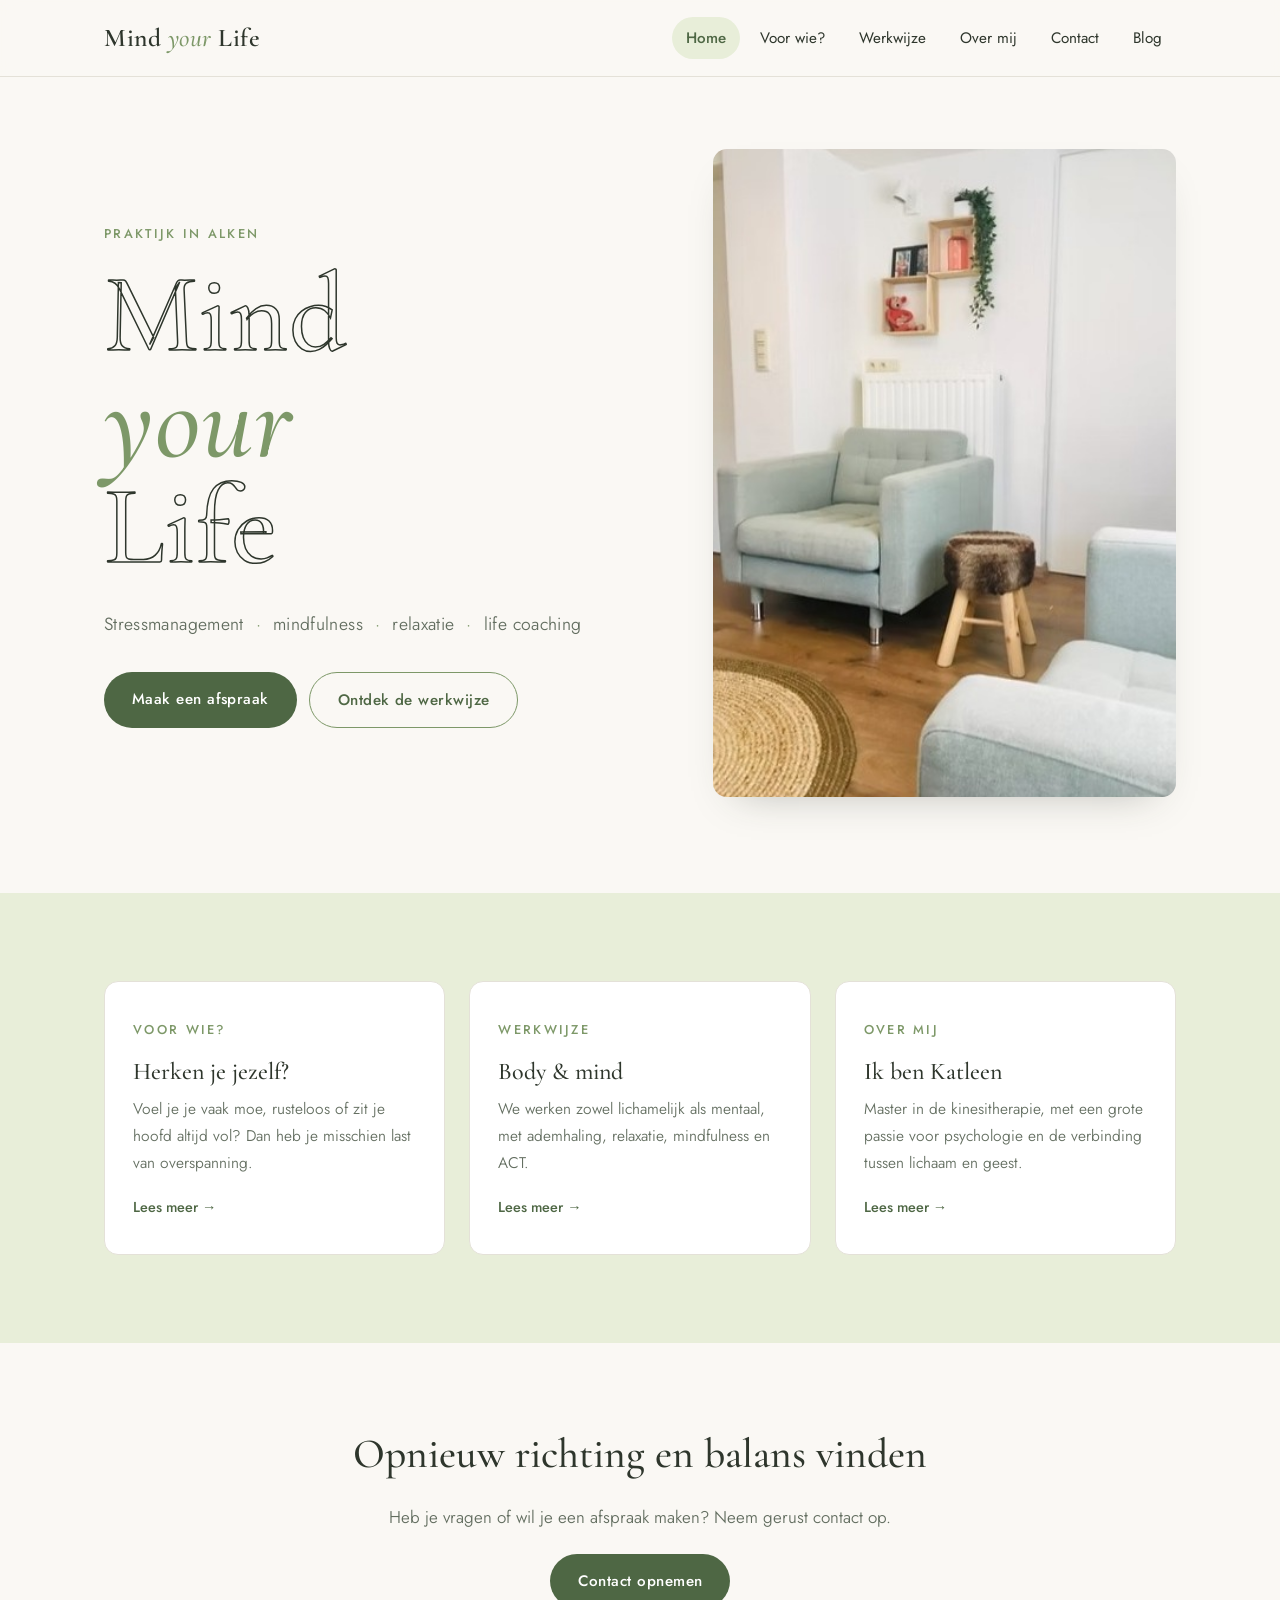
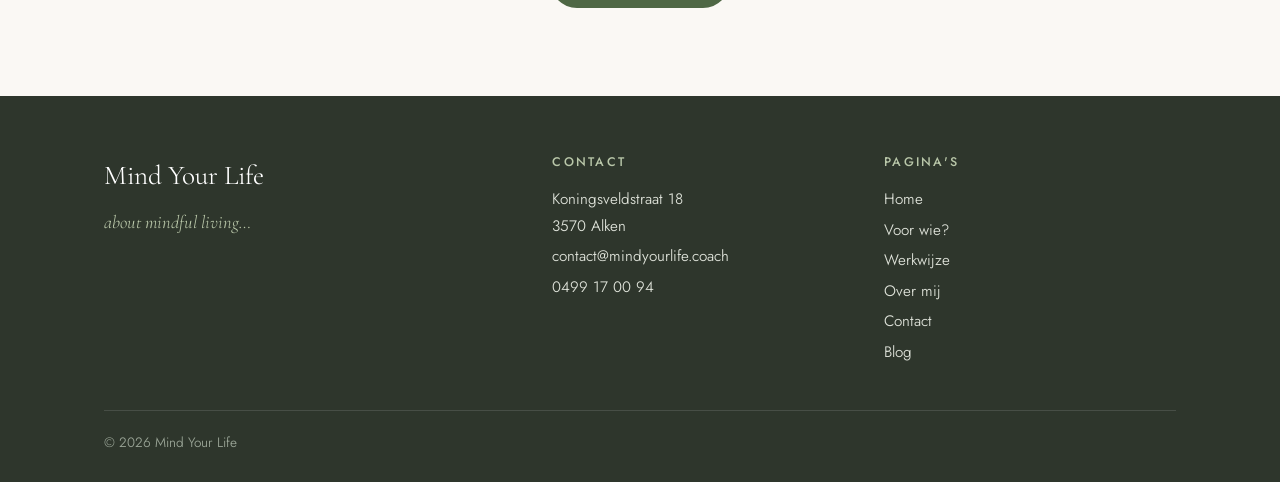
==== index.html @ 55da9c7b "Add files via upload" ====
<!DOCTYPE html>
<html lang="nl">
<head>
  <meta charset="UTF-8">
  <meta name="viewport" content="width=device-width, initial-scale=1">
  <title>Mind Your Life | Stressmanagement, mindfulness & life coaching in Alken</title>
  <meta name="description" content="Mind Your Life: begeleiding bij stress en overspanning, mindfulness, relaxatie en life coaching in Alken.">
  <link rel="preconnect" href="https://fonts.googleapis.com">
  <link rel="preconnect" href="https://fonts.gstatic.com" crossorigin>
  <link href="https://fonts.googleapis.com/css2?family=Cormorant+Garamond:ital,wght@0,500;0,600;1,500&family=Jost:wght@300;400;500;700&display=swap" rel="stylesheet">
  <link rel="stylesheet" href="style.css">
</head>
<body>

  <header class="site-header">
    <div class="wrap">
      <a class="logo" href="index.html">Mind <span>your</span> Life</a>
      <button class="nav-toggle" aria-label="Menu openen" aria-expanded="false" aria-controls="nav">
        <span></span><span></span><span></span>
      </button>
      <nav class="nav" id="nav" aria-label="Hoofdmenu">
        <ul>
          <li><a href="index.html" aria-current="page">Home</a></li>
          <li><a href="voor-wie.html">Voor wie?</a></li>
          <li><a href="werkwijze.html">Werkwijze</a></li>
          <li><a href="over-mij.html">Over mij</a></li>
          <li><a href="contact.html">Contact</a></li>
          <li><a href="blog.html">Blog</a></li>
        </ul>
      </nav>
    </div>
  </header>

  <main>
    <section class="hero">
      <div class="wrap split">
        <div>
          <span class="eyebrow">Praktijk in Alken</span>
          <h1 class="hero__title">
            <span class="outline">Mind</span>
            <span class="accent">your</span>
            <span class="outline">Life</span>
          </h1>
          <p class="hero__tagline">Stressmanagement <span>&middot;</span> mindfulness <span>&middot;</span> relaxatie <span>&middot;</span> life&nbsp;coaching</p>
          <div class="btn-row">
            <a class="btn" href="contact.html">Maak een afspraak</a>
            <a class="btn btn--ghost" href="werkwijze.html">Ontdek de werkwijze</a>
          </div>
        </div>
        <div class="split__media">
          <div class="photo">
            <img src="img/praktijk.jpg" alt="De rustige praktijkruimte van Mind Your Life met twee lichtgroene zetels">
          </div>
        </div>
      </div>
    </section>

    <section class="section section--tint">
      <div class="wrap">
        <div class="cards">
          <a class="card" href="voor-wie.html">
            <span class="eyebrow">Voor wie?</span>
            <h3>Herken je jezelf?</h3>
            <p>Voel je je vaak moe, rusteloos of zit je hoofd altijd vol? Dan heb je misschien last van overspanning.</p>
            <span class="more">Lees meer &rarr;</span>
          </a>
          <a class="card" href="werkwijze.html">
            <span class="eyebrow">Werkwijze</span>
            <h3>Body &amp; mind</h3>
            <p>We werken zowel lichamelijk als mentaal, met ademhaling, relaxatie, mindfulness en ACT.</p>
            <span class="more">Lees meer &rarr;</span>
          </a>
          <a class="card" href="over-mij.html">
            <span class="eyebrow">Over mij</span>
            <h3>Ik ben Katleen</h3>
            <p>Master in de kinesitherapie, met een grote passie voor psychologie en de verbinding tussen lichaam en geest.</p>
            <span class="more">Lees meer &rarr;</span>
          </a>
        </div>
      </div>
    </section>

    <section class="section">
      <div class="wrap cta">
        <h2>Opnieuw richting en balans vinden</h2>
        <p>Heb je vragen of wil je een afspraak maken? Neem gerust contact op.</p>
        <div class="btn-row" style="justify-content:center">
          <a class="btn" href="contact.html">Contact opnemen</a>
        </div>
      </div>
    </section>
  </main>

  <footer class="site-footer">
    <div class="wrap">
      <div class="footer-grid">
        <div>
          <div class="footer-brand">Mind Your Life</div>
          <div class="footer-tag">about mindful living&hellip;</div>
        </div>
        <div>
          <h4>Contact</h4>
          <ul>
            <li>Koningsveldstraat 18<br>3570 Alken</li>
            <li><a href="mailto:contact@mindyourlife.coach">contact@mindyourlife.coach</a></li>
            <li><a href="tel:+32499170094">0499 17 00 94</a></li>
          </ul>
        </div>
        <div>
          <h4>Pagina's</h4>
          <ul>
            <li><a href="index.html">Home</a></li>
            <li><a href="voor-wie.html">Voor wie?</a></li>
            <li><a href="werkwijze.html">Werkwijze</a></li>
            <li><a href="over-mij.html">Over mij</a></li>
            <li><a href="contact.html">Contact</a></li>
            <li><a href="blog.html">Blog</a></li>
          </ul>
        </div>
      </div>
      <div class="footer-bottom">&copy; <span id="year">2026</span> Mind Your Life</div>
    </div>
  </footer>

  <script>
    (function () {
      var btn = document.querySelector('.nav-toggle');
      var nav = document.getElementById('nav');
      btn.addEventListener('click', function () {
        var open = nav.classList.toggle('is-open');
        btn.setAttribute('aria-expanded', open);
      });
      document.getElementById('year').textContent = new Date().getFullYear();
    })();
  </script>
</body>
</html>
---- style.css ----
/* ==========================================================
   Mind Your Life — stijlpagina
   Kleuren, lettertypes en opmaak voor alle pagina's
   ========================================================== */

:root {
  --bg: #faf8f4;          /* warm gebroken wit */
  --surface: #ffffff;
  --sage: #7d9868;        /* saliegroen */
  --sage-dark: #4e6744;
  --sage-light: #e8eed9;  /* zacht groen van de oude footer */
  --blush: #f7e8e2;       /* zacht roze van het oude menu */
  --terracotta: #b8735a;
  --ink: #2e362c;
  --muted: #626d5f;
  --line: #e4e1d8;

  --serif: "Cormorant Garamond", Georgia, "Times New Roman", serif;
  --sans: "Jost", "Segoe UI", Helvetica, Arial, sans-serif;

  --wrap: 1120px;
  --radius: 14px;
  --shadow: 0 18px 40px -24px rgba(46, 54, 44, 0.35);
}

*,
*::before,
*::after { box-sizing: border-box; }

html { scroll-behavior: smooth; }

body {
  margin: 0;
  background: var(--bg);
  color: var(--ink);
  font-family: var(--sans);
  font-size: 17px;
  font-weight: 350;
  line-height: 1.75;
  -webkit-font-smoothing: antialiased;
}

img { max-width: 100%; display: block; }

a { color: var(--sage-dark); }
a:hover { color: var(--terracotta); }

h1, h2, h3 {
  font-family: var(--serif);
  font-weight: 500;
  line-height: 1.15;
  color: var(--ink);
  margin: 0 0 0.6em;
}
h1 { font-size: clamp(2.4rem, 5vw, 3.6rem); }
h2 { font-size: clamp(1.9rem, 3.6vw, 2.6rem); }
h3 { font-size: 1.5rem; }

p { margin: 0 0 1.2em; }

.wrap {
  width: 100%;
  max-width: var(--wrap);
  margin: 0 auto;
  padding: 0 24px;
}

.eyebrow {
  display: inline-block;
  font-family: var(--sans);
  font-size: 0.8rem;
  font-weight: 500;
  letter-spacing: 0.18em;
  text-transform: uppercase;
  color: var(--sage);
  margin-bottom: 1rem;
}

/* ---------- Header & navigatie ---------- */

.site-header {
  position: sticky;
  top: 0;
  z-index: 50;
  background: rgba(250, 248, 244, 0.92);
  backdrop-filter: blur(8px);
  border-bottom: 1px solid var(--line);
}

.site-header .wrap {
  display: flex;
  align-items: center;
  justify-content: space-between;
  min-height: 76px;
}

.logo {
  font-family: var(--serif);
  font-size: 1.6rem;
  font-weight: 600;
  letter-spacing: 0.02em;
  color: var(--ink);
  text-decoration: none;
  line-height: 1;
}
.logo span { color: var(--sage); font-style: italic; font-weight: 500; }
.logo:hover { color: var(--ink); }

.nav ul {
  display: flex;
  gap: 6px;
  list-style: none;
  margin: 0;
  padding: 0;
}

.nav a {
  display: block;
  padding: 8px 14px;
  border-radius: 999px;
  font-size: 0.95rem;
  font-weight: 400;
  color: var(--ink);
  text-decoration: none;
  transition: background 0.2s, color 0.2s;
}
.nav a:hover { background: var(--blush); color: var(--ink); }
.nav a[aria-current="page"] { background: var(--sage-light); color: var(--sage-dark); font-weight: 500; }

.nav-toggle {
  display: none;
  background: none;
  border: 1px solid var(--line);
  border-radius: 10px;
  padding: 10px 12px;
  cursor: pointer;
}
.nav-toggle span {
  display: block;
  width: 22px;
  height: 2px;
  background: var(--ink);
  margin: 4px 0;
}

/* ---------- Algemene secties ---------- */

.section { padding: 88px 0; }
.section--tight { padding: 56px 0; }
.section--tint { background: var(--sage-light); }
.section--blush { background: var(--blush); }

.page-intro {
  padding: 80px 0 40px;
  text-align: center;
}
.page-intro p {
  max-width: 640px;
  margin: 0 auto;
  color: var(--muted);
  font-size: 1.1rem;
}

.split {
  display: grid;
  grid-template-columns: 1.1fr 0.9fr;
  gap: 64px;
  align-items: center;
}
.split > * { min-width: 0; }
.split--reverse { grid-template-columns: 0.9fr 1.1fr; }
.split--reverse .split__media { order: -1; }

.photo {
  border-radius: var(--radius);
  overflow: hidden;
  box-shadow: var(--shadow);
}
.photo img { width: 100%; height: 100%; object-fit: cover; }

.btn {
  display: inline-block;
  padding: 14px 28px;
  border-radius: 999px;
  background: var(--sage-dark);
  color: #fff;
  font-family: var(--sans);
  font-size: 0.95rem;
  font-weight: 500;
  letter-spacing: 0.03em;
  text-decoration: none;
  transition: background 0.2s, transform 0.2s;
}
.btn:hover { background: var(--ink); color: #fff; transform: translateY(-1px); }

.btn--ghost {
  background: transparent;
  color: var(--sage-dark);
  border: 1px solid var(--sage);
}
.btn--ghost:hover { background: var(--sage-light); color: var(--sage-dark); }

.btn-row { display: flex; flex-wrap: wrap; gap: 12px; margin-top: 8px; }

/* ---------- Home ---------- */

.hero { padding: 72px 0 96px; }
.hero .split { grid-template-columns: 1fr 0.85fr; }

.hero__title {
  font-family: var(--serif);
  font-size: clamp(3.6rem, 9vw, 7rem);
  font-weight: 500;
  line-height: 0.95;
  letter-spacing: 0.01em;
  margin: 0 0 28px;
}
.hero__title .outline {
  display: block;
  color: transparent;
  -webkit-text-stroke: 1.5px var(--ink);
}
.hero__title .accent { display: block; color: var(--sage); font-style: italic; }

.hero__tagline {
  font-size: 1.1rem;
  color: var(--muted);
  letter-spacing: 0.02em;
  margin-bottom: 32px;
}
.hero__tagline { display: flex; flex-wrap: wrap; column-gap: 12px; }
.hero__tagline span { color: var(--sage); }

.hero .photo { aspect-ratio: 4 / 5.6; }

.cards {
  display: grid;
  grid-template-columns: repeat(3, 1fr);
  gap: 24px;
}

.card {
  background: var(--surface);
  border: 1px solid var(--line);
  border-radius: var(--radius);
  padding: 32px 28px;
  text-decoration: none;
  color: var(--ink);
  transition: transform 0.2s, box-shadow 0.2s;
}
.card:hover { transform: translateY(-3px); box-shadow: var(--shadow); color: var(--ink); }
.card h3 { margin-bottom: 0.4em; }
.card p { color: var(--muted); font-size: 0.97rem; margin: 0 0 1em; }
.card .more { font-size: 0.9rem; font-weight: 500; color: var(--sage-dark); }

.cta {
  text-align: center;
  max-width: 680px;
  margin: 0 auto;
}
.cta p { color: var(--muted); }

/* ---------- Voor wie ---------- */

.quotes {
  list-style: none;
  padding: 0;
  margin: 0 auto;
  max-width: 900px;
  display: flex;
  flex-wrap: wrap;
  justify-content: center;
  gap: 14px;
}
.quotes li {
  background: var(--surface);
  border: 1px solid var(--line);
  border-radius: 999px;
  padding: 12px 24px;
  font-family: var(--serif);
  font-size: 1.3rem;
  font-style: italic;
  color: var(--ink);
}

.prose {
  max-width: 720px;
  margin: 0 auto;
  font-size: 1.08rem;
}

/* ---------- Werkwijze ---------- */

.motto {
  background: var(--sage-dark);
  color: #fff;
  text-align: center;
  padding: 56px 24px;
}
.motto p {
  font-family: var(--serif);
  font-size: clamp(1.6rem, 3.4vw, 2.4rem);
  font-style: italic;
  margin: 0;
}
.motto p::after {
  content: "";
  display: block;
  width: 64px;
  height: 1px;
  background: rgba(255, 255, 255, 0.6);
  margin: 22px auto 0;
}

.word {
  font-family: var(--sans);
  font-size: clamp(4.5rem, 12vw, 9rem);
  font-weight: 700;
  line-height: 0.9;
  letter-spacing: 0.02em;
  background: linear-gradient(135deg, #2f4a2a 0%, #5f8550 45%, #9cb784 100%);
  -webkit-background-clip: text;
  background-clip: text;
  color: transparent;
  margin: 0;
}

.themes {
  display: flex;
  flex-wrap: wrap;
  gap: 8px;
  list-style: none;
  padding: 0;
  margin: 8px 0 0;
}
.themes li {
  background: var(--blush);
  border-radius: 999px;
  padding: 4px 14px;
  font-size: 0.92rem;
}

/* ---------- Over mij ---------- */

.about .photo { aspect-ratio: 3 / 4.6; }

/* ---------- Contact ---------- */

.contact-grid {
  display: grid;
  grid-template-columns: repeat(3, 1fr);
  gap: 24px;
  margin-top: 40px;
}

.contact-item {
  background: var(--surface);
  border: 1px solid var(--line);
  border-radius: var(--radius);
  padding: 32px 24px;
  text-align: center;
}
.contact-item .icon {
  width: 52px;
  height: 52px;
  margin: 0 auto 16px;
  border-radius: 50%;
  background: var(--sage-light);
  display: grid;
  place-items: center;
}
.contact-item .icon svg { width: 22px; height: 22px; stroke: var(--sage-dark); }
.contact-item h3 { font-size: 1.3rem; margin-bottom: 0.3em; }
.contact-item p { margin: 0; color: var(--muted); }
.contact-item a { text-decoration: none; font-weight: 500; overflow-wrap: anywhere; }

/* ---------- Blog ---------- */

.posts { display: grid; gap: 28px; max-width: 920px; margin: 0 auto; }

.post {
  display: grid;
  grid-template-columns: 0.95fr 1.05fr;
  background: var(--surface);
  border: 1px solid var(--line);
  border-radius: var(--radius);
  overflow: hidden;
}
.post__img { aspect-ratio: 4 / 3; }
.post__img img { width: 100%; height: 100%; object-fit: cover; }
.post__body { padding: 32px 36px; display: flex; flex-direction: column; justify-content: center; }
.post__meta { font-size: 0.85rem; color: var(--muted); letter-spacing: 0.04em; margin-bottom: 10px; }
.post__body h2 { font-size: 1.9rem; margin-bottom: 0.35em; }
.post__body p { color: var(--muted); margin: 0; }

/* ---------- Footer ---------- */

.site-footer {
  background: var(--ink);
  color: #dfe3da;
  padding: 56px 0 28px;
  font-size: 0.95rem;
}
.site-footer a { color: #dfe3da; text-decoration: none; }
.site-footer a:hover { color: #fff; }

.footer-grid {
  display: grid;
  grid-template-columns: 1.4fr 1fr 1fr;
  gap: 40px;
}
.footer-brand {
  font-family: var(--serif);
  font-size: 1.7rem;
  color: #fff;
  margin-bottom: 6px;
}
.footer-tag { font-family: var(--serif); font-style: italic; font-size: 1.15rem; color: #b9c7a9; }
.site-footer h4 {
  font-family: var(--sans);
  font-size: 0.78rem;
  font-weight: 500;
  letter-spacing: 0.18em;
  text-transform: uppercase;
  color: #b9c7a9;
  margin: 0 0 12px;
}
.site-footer ul { list-style: none; padding: 0; margin: 0; }
.site-footer li { margin-bottom: 4px; }

.footer-bottom {
  border-top: 1px solid rgba(255, 255, 255, 0.12);
  margin-top: 40px;
  padding-top: 20px;
  font-size: 0.85rem;
  color: #9aa597;
}

/* ---------- Responsief ---------- */

@media (max-width: 900px) {
  .split,
  .split--reverse,
  .hero .split { grid-template-columns: 1fr; gap: 40px; }
  .split--reverse .split__media { order: 0; }
  .cards,
  .contact-grid { grid-template-columns: 1fr; }
  .footer-grid { grid-template-columns: 1fr 1fr; }
  .footer-grid > :first-child { grid-column: 1 / -1; }
  .post { grid-template-columns: 1fr; }
  .section { padding: 64px 0; }
  .hero .photo { max-width: 460px; }
  .about .photo { max-width: 420px; }
}

@media (max-width: 760px) {
  .nav-toggle { display: block; }
  .nav {
    position: absolute;
    top: 100%;
    left: 0;
    right: 0;
    background: var(--bg);
    border-bottom: 1px solid var(--line);
    display: none;
  }
  .nav.is-open { display: block; }
  .nav ul { flex-direction: column; padding: 12px 16px 20px; gap: 2px; }
  .nav a { padding: 12px 16px; border-radius: 10px; }
}

@media (max-width: 520px) {
  body { font-size: 16px; }
  .wrap { padding: 0 16px; }
  .footer-grid { grid-template-columns: 1fr; }
  .quotes li { font-size: 1.15rem; border-radius: 18px; }
  .post__body { padding: 24px; }
}
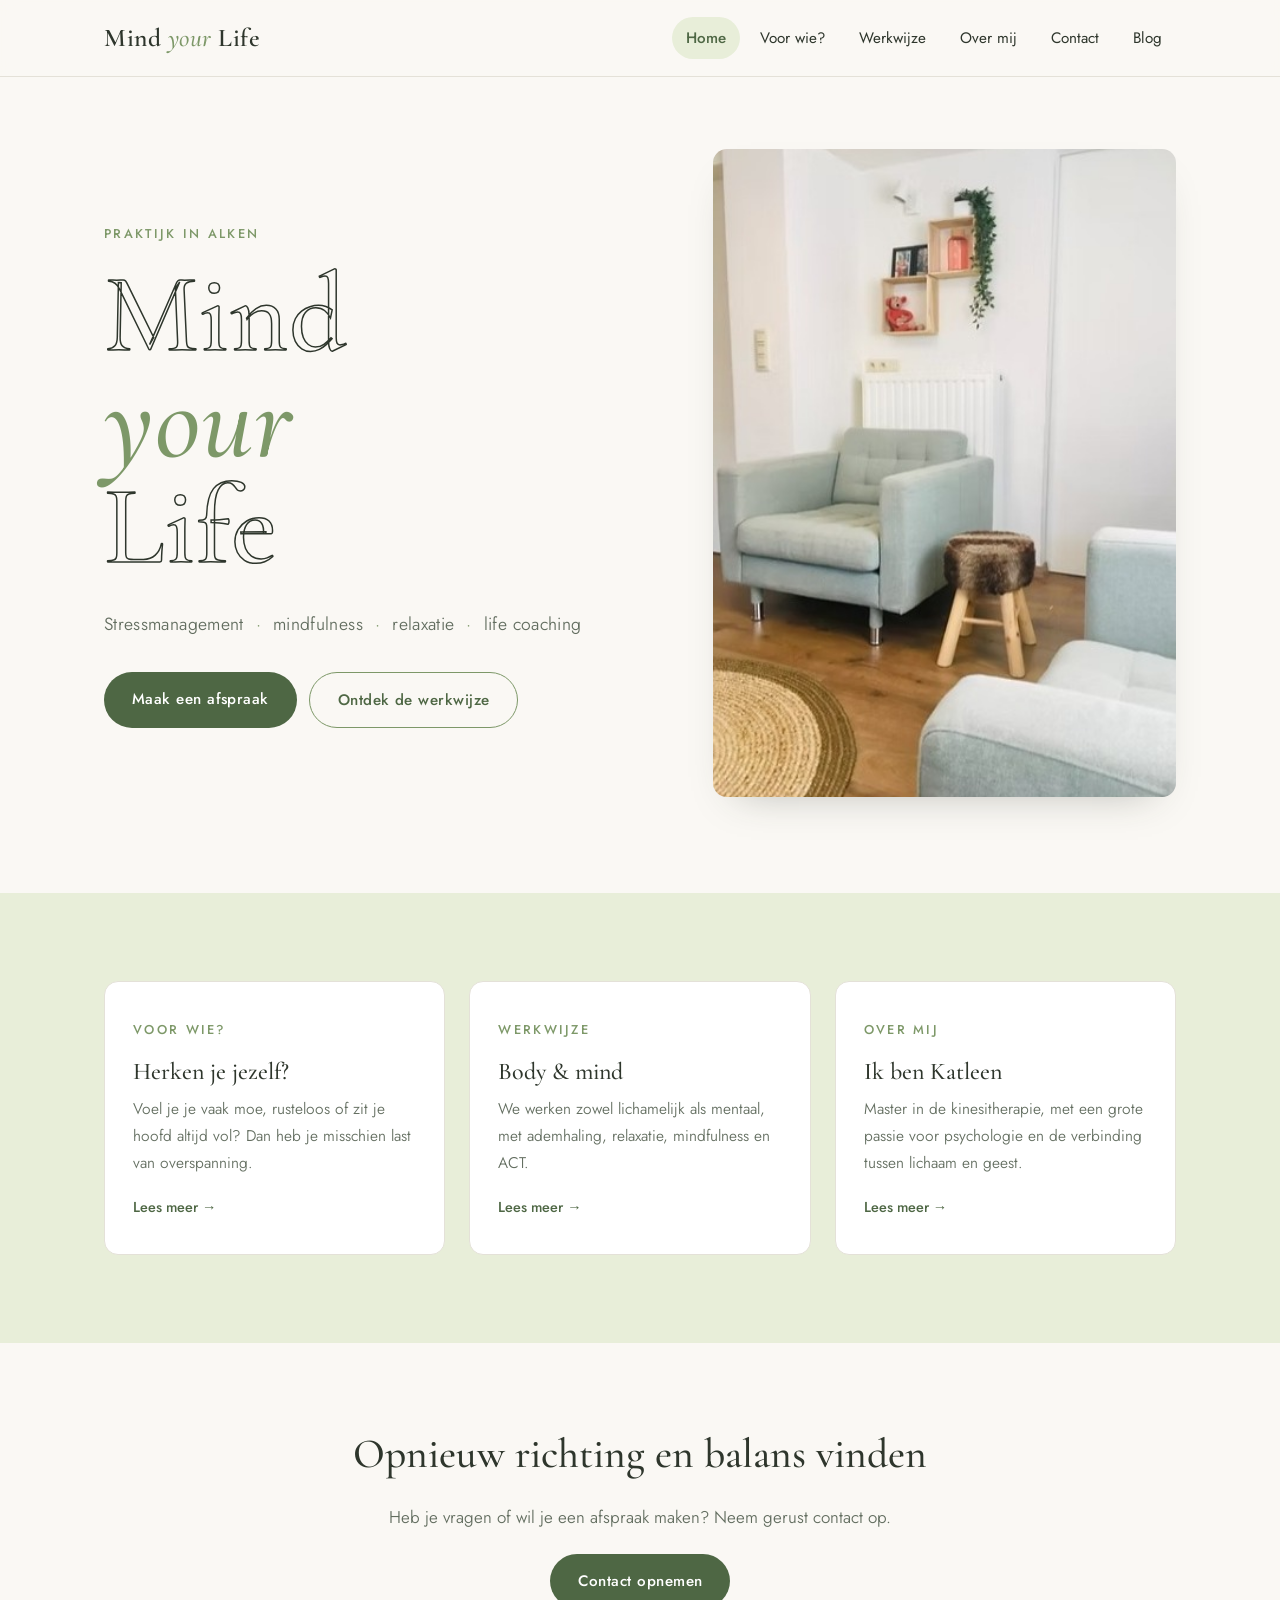
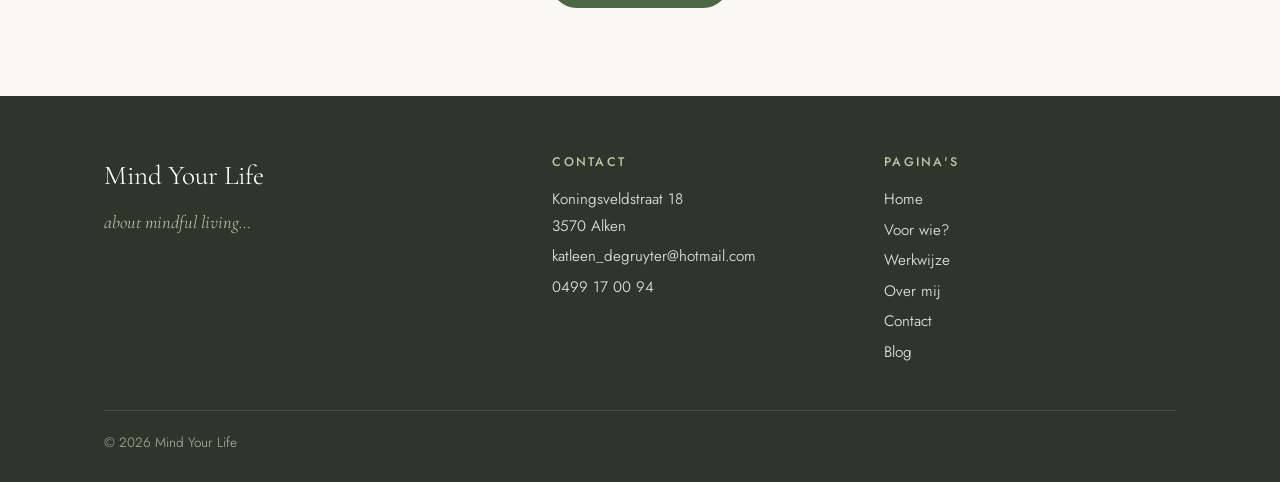
==== commit e17702f3: "E-mailadres aangepast" ====
--- a/index.html
+++ b/index.html
@@ -102,7 +102,7 @@
           <h4>Contact</h4>
           <ul>
             <li>Koningsveldstraat 18<br>3570 Alken</li>
-            <li><a href="mailto:contact@mindyourlife.coach">contact@mindyourlife.coach</a></li>
+            <li><a href="katleen_degruyter@hotmail.com">katleen_degruyter@hotmail.com</a></li>
             <li><a href="tel:+32499170094">0499 17 00 94</a></li>
           </ul>
         </div>
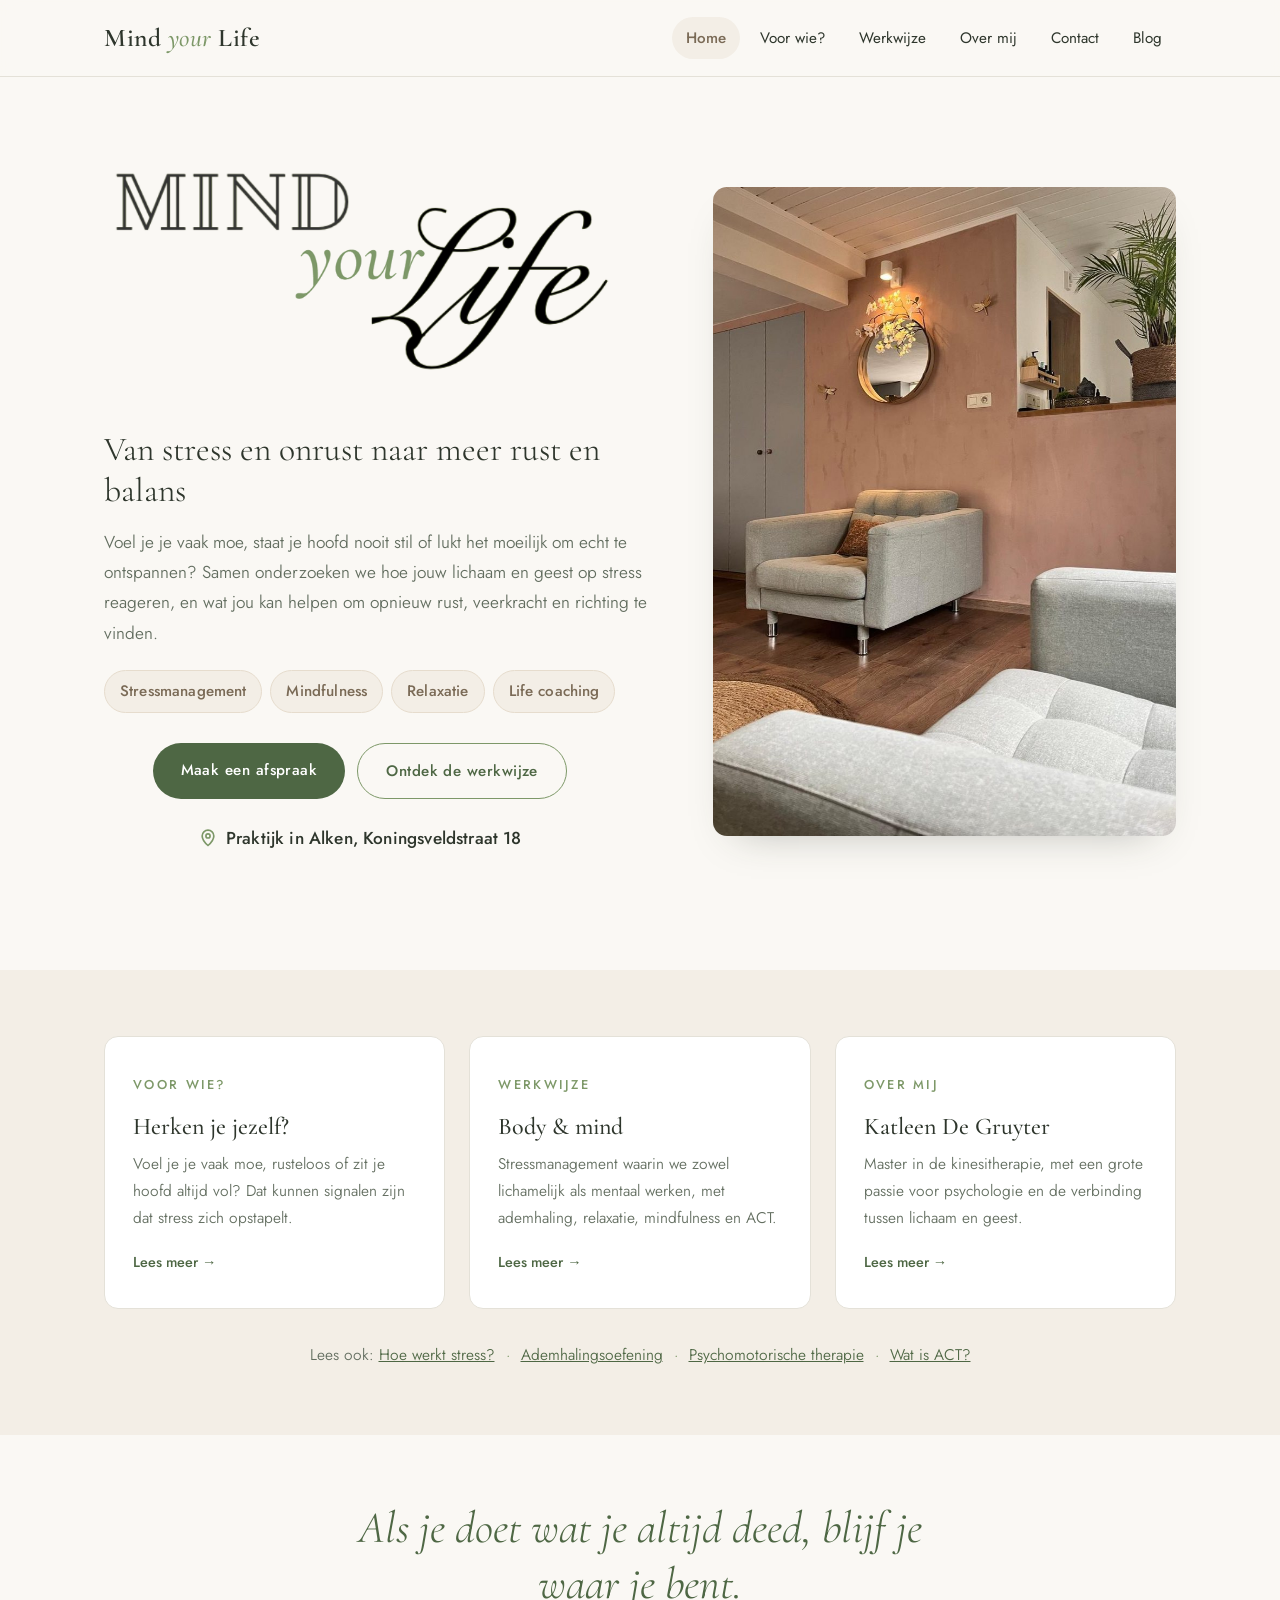
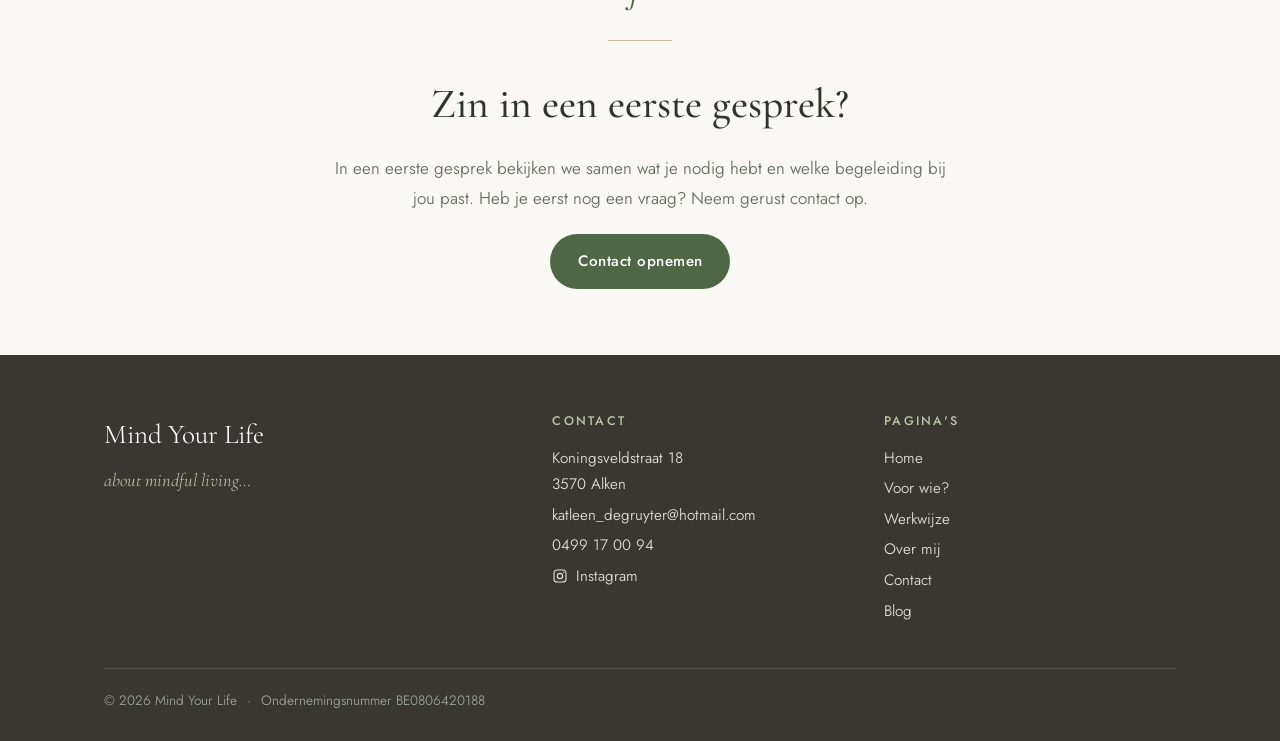
==== commit 352ddd4a: "Add files via upload" ====
--- a/index.html
+++ b/index.html
@@ -7,8 +7,41 @@
   <meta name="description" content="Mind Your Life: begeleiding bij stress en overspanning, mindfulness, relaxatie en life coaching in Alken.">
   <link rel="preconnect" href="https://fonts.googleapis.com">
   <link rel="preconnect" href="https://fonts.gstatic.com" crossorigin>
-  <link href="https://fonts.googleapis.com/css2?family=Cormorant+Garamond:ital,wght@0,500;0,600;1,500&family=Jost:wght@300;400;500;700&display=swap" rel="stylesheet">
+  <link href="https://fonts.googleapis.com/css2?family=Cormorant+Garamond:ital,wght@0,500;0,600;1,500&family=Jost:wght@300;400;500;700&family=Pinyon+Script&display=swap" rel="stylesheet">
   <link rel="stylesheet" href="style.css">
+
+  <link rel="icon" href="favicon.ico" sizes="any">
+  <link rel="icon" href="favicon.svg" type="image/svg+xml">
+  <link rel="apple-touch-icon" href="apple-touch-icon.png"> 
+  
+  <link rel="canonical" href="https://www.mindyourlife.coach/">
+  <meta property="og:title" content="Mind Your Life | Stressmanagement, mindfulness & life coaching in Alken">
+  <meta property="og:description" content="Begeleiding bij stress en overspanning, mindfulness, relaxatie en life coaching in Alken.">
+  <meta property="og:image" content="https://www.mindyourlife.coach/img/praktijk.jpg">
+  <meta property="og:url" content="https://www.mindyourlife.coach/">
+  <meta property="og:type" content="website">
+  <script type="application/ld+json">
+  {
+    "@context": "https://schema.org",
+    "@type": "ProfessionalService",
+    "name": "Mind Your Life",
+    "description": "Stressmanagement, mindfulness, relaxatie en life coaching in Alken.",
+    "url": "https://www.mindyourlife.coach/",
+    "image": "https://www.mindyourlife.coach/img/praktijk.jpg",
+    "telephone": "+32499170094",
+    "email": "katleen_degruyter@hotmail.com",
+    "address": {
+      "@type": "PostalAddress",
+      "streetAddress": "Koningsveldstraat 18",
+      "postalCode": "3570",
+      "addressLocality": "Alken",
+      "addressCountry": "BE"
+    },
+    "founder": { "@type": "Person", "name": "Katleen De Gruyter" },
+    "taxID": "BE0806420188",
+    "vatID": "BE0806420188"
+  }
+  </script>
 </head>
 <body>
 
@@ -35,21 +68,29 @@
     <section class="hero">
       <div class="wrap split">
         <div>
-          <span class="eyebrow">Praktijk in Alken</span>
-          <h1 class="hero__title">
-            <span class="outline">Mind</span>
-            <span class="accent">your</span>
-            <span class="outline">Life</span>
+          <h1 class="hero__title hero__title--img">
+            <img src="img/mind-your-life.png" alt="Mind your Life">
           </h1>
-          <p class="hero__tagline">Stressmanagement <span>&middot;</span> mindfulness <span>&middot;</span> relaxatie <span>&middot;</span> life&nbsp;coaching</p>
+          <p class="hero__promise">Van stress en onrust naar meer rust en balans</p>
+          <p class="hero__intro">Voel je je vaak moe, staat je hoofd nooit stil of lukt het moeilijk om echt te ontspannen? Samen onderzoeken we hoe jouw lichaam en geest op stress reageren, en wat jou kan helpen om opnieuw rust, veerkracht en richting te vinden.</p>
+          <div class="hero__acties">
+          <ul class="hero__tags" aria-label="Aanbod">
+            <li>Stressmanagement</li>
+            <li>Mindfulness</li>
+            <li>Relaxatie</li>
+            <li>Life coaching</li>
+          </ul>
           <div class="btn-row">
             <a class="btn" href="contact.html">Maak een afspraak</a>
             <a class="btn btn--ghost" href="werkwijze.html">Ontdek de werkwijze</a>
           </div>
+          <p class="hero__adres"><svg viewBox="0 0 24 24" width="20" height="20" fill="none" stroke="currentColor" stroke-width="2" aria-hidden="true"><path d="M12 21s-7-6.2-7-11.5A7 7 0 0 1 19 9.5C19 14.8 12 21 12 21z"/><circle cx="12" cy="9.5" r="2.5"/></svg> Praktijk in Alken, Koningsveldstraat 18</p>
+
+          </div>
         </div>
         <div class="split__media">
           <div class="photo">
-            <img src="img/praktijk.jpg" alt="De rustige praktijkruimte van Mind Your Life met twee lichtgroene zetels">
+            <img src="img/praktijk-v2.jpg" alt="De praktijkruimte van Mind Your Life: twee lichtgrijze zetels voor een warme, bruine muur">
           </div>
         </div>
       </div>
@@ -61,29 +102,31 @@
           <a class="card" href="voor-wie.html">
             <span class="eyebrow">Voor wie?</span>
             <h3>Herken je jezelf?</h3>
-            <p>Voel je je vaak moe, rusteloos of zit je hoofd altijd vol? Dan heb je misschien last van overspanning.</p>
+            <p>Voel je je vaak moe, rusteloos of zit je hoofd altijd vol? Dat kunnen signalen zijn dat stress zich opstapelt.</p>
             <span class="more">Lees meer &rarr;</span>
           </a>
           <a class="card" href="werkwijze.html">
             <span class="eyebrow">Werkwijze</span>
             <h3>Body &amp; mind</h3>
-            <p>We werken zowel lichamelijk als mentaal, met ademhaling, relaxatie, mindfulness en ACT.</p>
+            <p>Stressmanagement waarin we zowel lichamelijk als mentaal werken, met ademhaling, relaxatie, mindfulness en ACT.</p>
             <span class="more">Lees meer &rarr;</span>
           </a>
           <a class="card" href="over-mij.html">
             <span class="eyebrow">Over mij</span>
-            <h3>Ik ben Katleen</h3>
+            <h3>Katleen De Gruyter</h3>
             <p>Master in de kinesitherapie, met een grote passie voor psychologie en de verbinding tussen lichaam en geest.</p>
             <span class="more">Lees meer &rarr;</span>
           </a>
         </div>
+        <p class="theme-links">Lees ook: <a href="hoe-werkt-stress.html">Hoe werkt stress?</a> <span>&middot;</span> <a href="ademhalingsoefening.html">Ademhalingsoefening</a> <span>&middot;</span> <a href="psychomotorische-therapie.html">Psychomotorische therapie</a> <span>&middot;</span> <a href="wat-is-act.html">Wat is ACT?</a></p>
       </div>
     </section>
 
     <section class="section">
       <div class="wrap cta">
-        <h2>Opnieuw richting en balans vinden</h2>
-        <p>Heb je vragen of wil je een afspraak maken? Neem gerust contact op.</p>
+        <blockquote class="cta__quote">Als je doet wat je altijd deed, blijf je waar je bent.</blockquote>
+        <h2>Zin in een eerste gesprek?</h2>
+        <p>In een eerste gesprek bekijken we samen wat je nodig hebt en welke begeleiding bij jou past. Heb je eerst nog een vraag? Neem gerust contact op.</p>
         <div class="btn-row" style="justify-content:center">
           <a class="btn" href="contact.html">Contact opnemen</a>
         </div>
@@ -102,8 +145,9 @@
           <h4>Contact</h4>
           <ul>
             <li>Koningsveldstraat 18<br>3570 Alken</li>
-            <li><a href="katleen_degruyter@hotmail.com">katleen_degruyter@hotmail.com</a></li>
+            <li><a href="mailto:katleen_degruyter@hotmail.com">katleen_degruyter@hotmail.com</a></li>
             <li><a href="tel:+32499170094">0499 17 00 94</a></li>
+            <li><a class="ig-link" href="https://www.instagram.com/mindyourlife.coach/" target="_blank" rel="noopener"><svg viewBox="0 0 24 24" width="16" height="16" fill="none" stroke="currentColor" stroke-width="1.7" aria-hidden="true"><rect x="3" y="3" width="18" height="18" rx="5"/><circle cx="12" cy="12" r="4"/><circle cx="17.5" cy="6.5" r="1" fill="currentColor" stroke="none"/></svg> Instagram</a></li>
           </ul>
         </div>
         <div>
@@ -118,7 +162,7 @@
           </ul>
         </div>
       </div>
-      <div class="footer-bottom">&copy; <span id="year">2026</span> Mind Your Life</div>
+      <div class="footer-bottom">&copy; <span id="year">2026</span> Mind Your Life <span class="footer-sep">&middot;</span> Ondernemingsnummer BE0806420188</div>
     </div>
   </footer>
 
--- a/style.css
+++ b/style.css
@@ -145,13 +145,13 @@
 
 /* ---------- Algemene secties ---------- */
 
-.section { padding: 88px 0; }
-.section--tight { padding: 56px 0; }
+.section { padding: 66px 0; }
+.section--tight { padding: 44px 0; }
 .section--tint { background: var(--sage-light); }
 .section--blush { background: var(--blush); }
 
 .page-intro {
-  padding: 80px 0 40px;
+  padding: 64px 0 28px;
   text-align: center;
 }
 .page-intro p {
@@ -476,3 +476,319 @@
   .quotes li { font-size: 1.15rem; border-radius: 18px; }
   .post__body { padding: 24px; }
 }
+
+
+.blog-kaartje {
+  background: #fff;
+  border-radius: 16px;
+  padding: 2rem;
+  margin: 0 auto 2rem;
+  max-width: 46rem;
+  box-shadow: 0 2px 12px rgba(46, 54, 44, 0.06);
+}
+
+.blog-kaartje h2 {
+  font-family: "Cormorant Garamond", serif;
+  margin: 0 0 0.25rem;
+}
+
+.blog-datum {
+  color: #7D9868;
+  font-size: 0.9rem;
+  margin-top: 0;
+}
+
+.blog-knop {
+  background: #4E6744;
+  color: #fff;
+  border: none;
+  border-radius: 999px;
+  padding: 0.6rem 1.4rem;
+  font: inherit;
+  cursor: pointer;
+}
+
+.blog-knop:hover {
+  background: #2E362C;
+}
+
+.blog-kaartje.met-foto {
+  display: grid;
+  grid-template-columns: 2fr 3fr;   /* foto 2 delen breed, tekst 3 delen */
+  gap: 2rem;
+  max-width: 64rem;
+  align-items: start;
+}
+
+.blog-foto {
+  width: 100%;
+  aspect-ratio: 4 / 5;
+  object-fit: cover;
+  border-radius: 12px;
+}
+
+.blog-inhoud > :first-child {
+  margin-top: 0;
+}
+
+/* Op een gsm is er geen plaats voor twee kolommen: foto boven, tekst eronder */
+@media (max-width: 700px) {
+ 
+.blog-kaartje.met-foto {
+  grid-template-columns: 1fr;
+}
+  
+.blog-foto {
+  aspect-ratio: 16 / 9;
+}
+}
+
+/* ---------- Homepage: belofte ---------- */
+
+.hero__title { margin-bottom: 24px; }
+.hero__promise {
+  font-family: var(--serif);
+  font-size: clamp(1.6rem, 3vw, 2.1rem);
+  line-height: 1.2;
+  color: var(--ink);
+  margin: 0 0 16px;
+}
+.hero__intro {
+  font-size: 1.08rem;
+  color: var(--muted);
+  max-width: 34em;
+  margin: 0 0 22px;
+}
+.theme-links { text-align: center; margin: 32px 0 0; color: var(--muted); font-size: 0.97rem; }
+.theme-links span { color: var(--sage); margin: 0 6px; }
+
+/* ---------- Instagram ---------- */
+
+.ig-link { display: inline-flex; align-items: center; gap: 8px; }
+.ig-cta { text-align: center; margin-top: 28px; }
+
+/* ---------- Themapagina's ---------- */
+
+.thema { max-width: 760px; margin: 0 auto; padding: 40px 24px 96px; }
+.crumbs { font-size: 0.85rem; color: var(--muted); margin-bottom: 28px; }
+.crumbs a { color: var(--muted); }
+.crumbs span { margin: 0 8px; }
+.thema h1 { margin-bottom: 0.5em; }
+.thema h2 { font-size: clamp(1.6rem, 3vw, 2rem); margin: 1.8em 0 0.5em; }
+.kort { background: var(--sage-light); border-radius: var(--radius); padding: 24px 28px; font-size: 1.12rem; }
+.kort .eyebrow { margin-bottom: 0.4rem; }
+.kort p { margin: 0; }
+.thema ul.lijst { padding-left: 1.2em; }
+.thema ul.lijst li { margin-bottom: 0.35em; }
+.vgl { display: grid; grid-template-columns: 1fr 1fr; gap: 16px; margin: 0.5em 0 1.2em; }
+.vak { background: var(--surface); border: 1px solid var(--line); border-radius: var(--radius); padding: 20px 22px; }
+.vak h3 { font-family: var(--sans); font-size: 1.05rem; font-weight: 500; margin: 0 0 0.3em; }
+.vak p { color: var(--muted); font-size: 0.95rem; margin: 0; }
+.vak .nr { font-size: 0.8rem; font-weight: 500; color: var(--sage); }
+.pijlers { grid-template-columns: 1fr 1fr; }
+.stappen { list-style: none; padding: 0; counter-reset: stap; }
+.stappen li { counter-increment: stap; display: flex; gap: 14px; align-items: center; margin-bottom: 12px; }
+.stappen li::before { content: counter(stap); flex: 0 0 32px; height: 32px; border-radius: 50%; background: var(--sage-light); color: var(--sage-dark); display: grid; place-items: center; font-weight: 500; font-size: 0.9rem; }
+.klein { font-size: 0.92rem; color: var(--muted); }
+.audio { display: flex; gap: 20px; align-items: center; background: var(--sage-dark); color: #fff; border-radius: var(--radius); padding: 22px 26px; margin-top: 24px; }
+.audio__knop { flex: 0 0 60px; height: 60px; border-radius: 50%; background: #fff; display: grid; place-items: center; opacity: 0.85; }
+.audio__knop svg { width: 20px; height: 20px; fill: var(--sage-dark); margin-left: 3px; }
+.audio__titel { font-family: var(--serif); font-size: 1.5rem; line-height: 1.1; }
+.audio__sub { font-size: 0.88rem; color: #dfe3da; }
+.tags { display: flex; flex-wrap: wrap; gap: 8px; list-style: none; padding: 0; margin: 0.6em 0 0; }
+.tags li { background: var(--blush); border-radius: 999px; padding: 4px 14px; font-size: 0.92rem; }
+.bloglink { display: flex; justify-content: space-between; align-items: center; background: var(--surface); border: 1px solid var(--line); border-radius: var(--radius); padding: 18px 22px; margin-top: 28px; text-decoration: none; color: var(--ink); }
+.bloglink small { display: block; font-size: 0.75rem; letter-spacing: 0.14em; text-transform: uppercase; color: var(--sage); }
+.bloglink strong { font-family: var(--serif); font-size: 1.35rem; font-weight: 500; }
+.auteur { display: flex; gap: 14px; align-items: center; border-top: 1px solid var(--line); border-bottom: 1px solid var(--line); padding: 18px 0; margin-top: 40px; }
+.auteur__k { flex: 0 0 48px; height: 48px; border-radius: 50%; background: var(--sage-light); color: var(--sage-dark); display: grid; place-items: center; font-family: var(--serif); font-size: 1.4rem; }
+.auteur b { font-weight: 500; display: block; }
+.auteur span { font-size: 0.88rem; color: var(--muted); }
+.hulp { background: var(--sage-light); color: var(--ink); border: 1px solid #d3dcc4; border-left: 5px solid var(--sage); border-radius: var(--radius); padding: 32px; margin-top: 32px; }
+.hulp h2 { color: var(--sage-dark); margin: 0 0 0.4em; }
+.hulp p { color: var(--ink); }
+.hulp .btn--ghost { background: #fff; }
+.lees-ook { margin-top: 36px; }
+.lees-ook .vgl a { text-decoration: none; color: var(--ink); font-family: var(--serif); font-size: 1.3rem; transition: transform 0.2s, box-shadow 0.2s; }
+.lees-ook .vgl a:hover { transform: translateY(-2px); box-shadow: var(--shadow); }
+@media (max-width: 600px) {
+  .vgl, .pijlers { grid-template-columns: 1fr; }
+  .audio { padding: 18px; }
+  .hulp { padding: 24px; }
+}
+
+/* ---------- Homepage: titel in de stijl van het logo ---------- */
+
+.hero__title {
+  position: relative;
+  font-size: clamp(2.6rem, 5.6vw, 4.4rem);
+  width: 6.4em;
+  max-width: 100%;
+  height: 3em;
+  margin: 0 0 28px clamp(8px, 2.5vw, 36px);
+  line-height: 1;
+}
+.hero__title span { position: absolute; display: block; white-space: nowrap; }
+.t-mind {
+  left: 0;
+  top: 0;
+  font-family: var(--serif);
+  font-weight: 500;
+  text-transform: uppercase;
+  letter-spacing: 0.1em;
+  color: transparent;
+  -webkit-text-stroke: 1.4px var(--ink);
+}
+.t-your {
+  left: 6.4em;
+  top: 2.55em;
+  font-family: var(--sans);
+  font-weight: 300;
+  font-size: 0.42em;
+  letter-spacing: 0.06em;
+  color: var(--muted);
+}
+.t-life {
+  left: 1.77em;
+  top: 0.36em;
+  font-family: "Pinyon Script", var(--serif);
+  font-weight: 400;
+  font-size: 1.95em;
+  color: var(--ink);
+}
+
+/* Over mij: tussenkoppen en citaat */
+.about__kop { font-size: clamp(1.5rem, 2.6vw, 1.9rem); margin: 1.4em 0 0.4em; }
+.about__quote { margin: 1.6em 0 1.6em; padding-left: 18px; border-left: 3px solid var(--sage); font-family: var(--serif); font-style: italic; font-size: 1.5rem; color: var(--sage-dark); }
+
+/* Werkwijze: traject en venster */
+.traject { display: grid; grid-template-columns: repeat(4, 1fr); gap: 16px; margin-top: 24px; }
+.traject .nr { display: inline-grid; place-items: center; width: 32px; height: 32px; border-radius: 50%; background: var(--sage-light); color: var(--sage-dark); font-size: 0.95rem; margin-bottom: 10px; }
+.traject__noot, .venster__intro { max-width: 760px; color: var(--muted); margin-top: 22px; }
+.venster { display: grid; grid-template-columns: repeat(3, 1fr); gap: 16px; margin-top: 20px; }
+.vak--rust { border: 2px solid var(--sage); }
+.vak--rust h3 { color: var(--sage-dark); }
+@media (max-width: 900px) { .traject { grid-template-columns: 1fr 1fr; } }
+@media (max-width: 600px) { .traject, .venster { grid-template-columns: 1fr; } }
+
+/* Werkwijze: illustratie venster */
+.venster-grid { display: grid; grid-template-columns: 1fr 1fr; gap: 48px; align-items: center; }
+.venster-grid .venster { grid-template-columns: 1fr; gap: 12px; }
+.venster__fig { margin: 0; }
+.venster__svg { width: 100%; height: auto; display: block; }
+.venster__fig figcaption { margin-top: 12px; font-size: 0.92rem; color: var(--muted); text-align: center; font-style: italic; }
+.vs-kop { font-family: "Jost", sans-serif; font-size: 18px; font-weight: 500; fill: #2e362c; }
+.vs-kop--rust { fill: #4e6744; }
+.vs-sub { font-family: "Jost", sans-serif; font-size: 15px; font-weight: 300; fill: #626d5f; }
+@media (max-width: 900px) { .venster-grid { grid-template-columns: 1fr; gap: 28px; } .venster__fig { max-width: 520px; } }
+
+/* Homepagina: titel krijgt de ruimte, plaats onder de titel */
+.hero__title { margin-top: 12px; margin-bottom: 36px; }
+.hero__plaats { display: block; margin-bottom: 10px; }
+
+/* Homepagina: titel als logo-afbeelding */
+.hero__title--img { width: auto; height: auto; margin-left: 0; }
+.hero__title--img img { display: block; width: 100%; max-width: 520px; height: auto; }
+@media (max-width: 600px) { .hero__title--img img { max-width: 100%; } }
+
+/* Homepagina: aanbod als labels, adres onder de knoppen */
+.hero__tags { list-style: none; padding: 0; margin: 4px 0 30px; display: flex; flex-wrap: wrap; gap: 8px; }
+.hero__tags li { background: var(--sage-light); color: var(--sage-dark); font-weight: 500; font-size: 0.95rem; letter-spacing: 0.01em; padding: 7px 15px; border-radius: 999px; }
+.hero__adres { display: flex; align-items: center; justify-content: center; gap: 8px; margin-top: 24px; font-size: 1.08rem; font-weight: 500; color: var(--ink); letter-spacing: 0.01em; }
+.hero__adres svg { color: var(--sage); flex: none; }
+
+/* Over mij: foto bovenaan naast de tekst */
+.about .split { align-items: start; }
+.about .split__media { position: sticky; top: 110px; }
+.page-intro + .about { padding-top: 24px; }
+@media (max-width: 900px) { .about .split__media { position: static; } }
+.about__quote--foto { margin: 28px 0 0; }
+.about .btn-row { margin-top: 32px; }
+
+/* Homepagina: knoppen gecentreerd onder de vier labels */
+.hero__acties { width: fit-content; max-width: 100%; }
+.hero__acties .btn-row { justify-content: center; }
+/* Voor wie: knoppen gecentreerd */
+.btn-row--midden { justify-content: center; }
+/* Footer: ondernemingsnummer */
+.footer-sep { margin: 0 6px; }
+
+/* Contact: warme slotzin in de intro */
+.page-intro p + p { margin-top: 0.6em; }
+.page-intro .contact-warm { font-family: "Cormorant Garamond", serif; font-style: italic; font-size: 1.5rem; color: var(--sage-dark); margin-top: 0.8em; }
+
+/* ---------- Blogartikels (eigen pagina per blog) ---------- */
+.blogartikel .artikel__meta { font-size: 0.9rem; color: var(--muted); letter-spacing: 0.04em; margin: -0.2em 0 24px; }
+.artikel__img { width: 100%; border-radius: var(--radius); margin: 0 0 32px; aspect-ratio: 16 / 9; object-fit: cover; }
+.artikel__tekst h2 { font-size: clamp(1.6rem, 3vw, 2rem); margin: 1.6em 0 0.5em; }
+.artikel__tip { margin: 32px 0; }
+.artikel__tip p { margin: 0.3em 0 0; }
+.artikel__tekst blockquote { font-family: var(--serif); font-style: italic; font-size: 1.5rem; line-height: 1.4; color: var(--sage-dark); border-left: 3px solid var(--sage); margin: 36px 0; padding: 4px 0 4px 24px; }
+.artikel__terug { margin-top: 32px; }
+.artikel__terug a { text-decoration: none; font-weight: 500; }
+a.post { text-decoration: none; color: inherit; transition: transform 0.2s, box-shadow 0.2s; }
+a.post:hover { transform: translateY(-2px); box-shadow: var(--shadow); }
+.post__lees { margin-top: 16px; font-weight: 500; color: var(--sage-dark); }
+
+/* ==========================================================
+   Neutrale kleur: warm zand (op vraag van Katleen: minder groen)
+   ========================================================== */
+:root {
+  --sand: #cdbca3;        /* warm zand */
+  --sand-light: #f3eee6;  /* heel licht zand */
+  --sand-dark: #7a6a56;   /* donker zand voor tekst */
+  --ink-warm: #3a3632;    /* warm donkergrijs voor de footer */
+}
+.section--tint { background: var(--sand-light); }
+.hero__tags li { background: var(--sand-light); color: var(--sand-dark); border: 1px solid #e6dccd; }
+.nav a[aria-current="page"] { background: var(--sand-light); color: var(--sand-dark); }
+.kort { background: var(--sand-light); }
+.kort .eyebrow { color: var(--sand-dark); }
+.contact-item .icon { background: var(--sand-light); }
+.contact-item .icon svg { stroke: var(--sand-dark); }
+.site-footer { background: var(--ink-warm); }
+.btn--ghost:hover { background: var(--sand-light); }
+
+/* Praktische info: duur, op afspraak, terugbetaling */
+.praktisch__kop { text-align: center; font-family: var(--serif); font-size: 1.6rem; font-weight: 500; margin: 48px 0 18px; }
+.praktisch { display: grid; grid-template-columns: repeat(3, 1fr); gap: 16px; max-width: 980px; margin: 0 auto; }
+.praktisch__item { display: flex; gap: 14px; align-items: flex-start; background: var(--surface); border: 1px solid #e6dccd; border-radius: var(--radius); padding: 18px 20px; }
+.praktisch__ico { flex: 0 0 42px; height: 42px; border-radius: 50%; background: var(--sand-light); color: var(--sand-dark); display: grid; place-items: center; }
+.praktisch__ico svg { width: 20px; height: 20px; }
+.praktisch__item b { display: block; font-weight: 500; line-height: 1.35; }
+.praktisch__item div span { font-size: 0.92rem; color: var(--muted); line-height: 1.5; display: block; margin-top: 2px; }
+@media (max-width: 800px) { .praktisch { grid-template-columns: 1fr; } }
+.motto { background: var(--sand-light); color: var(--sand-dark); border-top: 1px solid #e6dccd; border-bottom: 1px solid #e6dccd; }
+.motto p::after { background: var(--sand); }
+
+/* Homepage: krachtige uitspraak boven de uitnodiging */
+.cta__quote { font-family: var(--serif); font-style: italic; font-size: clamp(1.9rem, 4vw, 2.8rem); line-height: 1.25; color: var(--sage-dark); margin: 0 auto 40px; max-width: 760px; }
+.cta__quote::after { content: ""; display: block; width: 64px; height: 1px; background: var(--sand); margin: 28px auto 0; }
+
+/* Werkwijze: foto van de praktijk naast "Hoe gaat dat in de praktijk?" */
+.praktijk-kop { display: grid; grid-template-columns: 1.2fr 0.8fr; gap: 48px; align-items: center; margin-bottom: 36px; }
+.praktijk-kop p { color: var(--muted); max-width: 560px; }
+.praktijk-kop__img { width: 100%; max-width: 400px; justify-self: end; aspect-ratio: 4 / 3.6; object-fit: cover; border-radius: var(--radius); box-shadow: var(--shadow); }
+@media (max-width: 800px) { .praktijk-kop { grid-template-columns: 1fr; gap: 24px; } .praktijk-kop__img { justify-self: start; max-width: 100%; } }
+
+/* Ademhalingsoefening: echt audiofragment */
+.audio { flex-wrap: wrap; }
+.audio__tekst { flex: 1 1 220px; }
+.audio__speler { flex: 1 1 260px; width: 100%; max-width: 100%; height: 44px; }
+
+/* Psychomotorische therapie: foto behandeltafel */
+.thema-split { display: grid; grid-template-columns: 1.25fr 1fr; gap: 36px; align-items: stretch; margin: 40px 0 8px; }
+.thema-split > div > :first-child { margin-top: 0; }
+.thema-split > div > :last-child { margin-bottom: 0; }
+.thema-foto { display: block; width: 100%; height: 100%; min-height: 0; object-fit: cover; object-position: center 30%; border-radius: var(--radius); }
+@media (max-width: 760px) { .thema-split { grid-template-columns: 1fr; gap: 20px; } .thema-foto { aspect-ratio: 4 / 3; object-position: center 22%; } }
+
+/* Werkwijze: groot venster met kernwoorden */
+.venster__fig--groot { margin: 26px 0 0; max-width: none; }
+.venster__svg--smal { display: none; }
+.venster__svg--breed .vs-kop { font-size: 20px; }
+.venster__svg--breed .vs-sub { font-size: 16px; }
+.venster__svg--smal .vs-kop { font-size: 17px; }
+.venster__svg--smal .vs-sub { font-size: 14px; }
+.vs-w { font-family: "Jost", sans-serif; }
+@media (max-width: 640px) { .venster__svg--breed { display: none; } .venster__svg--smal { display: block; } }
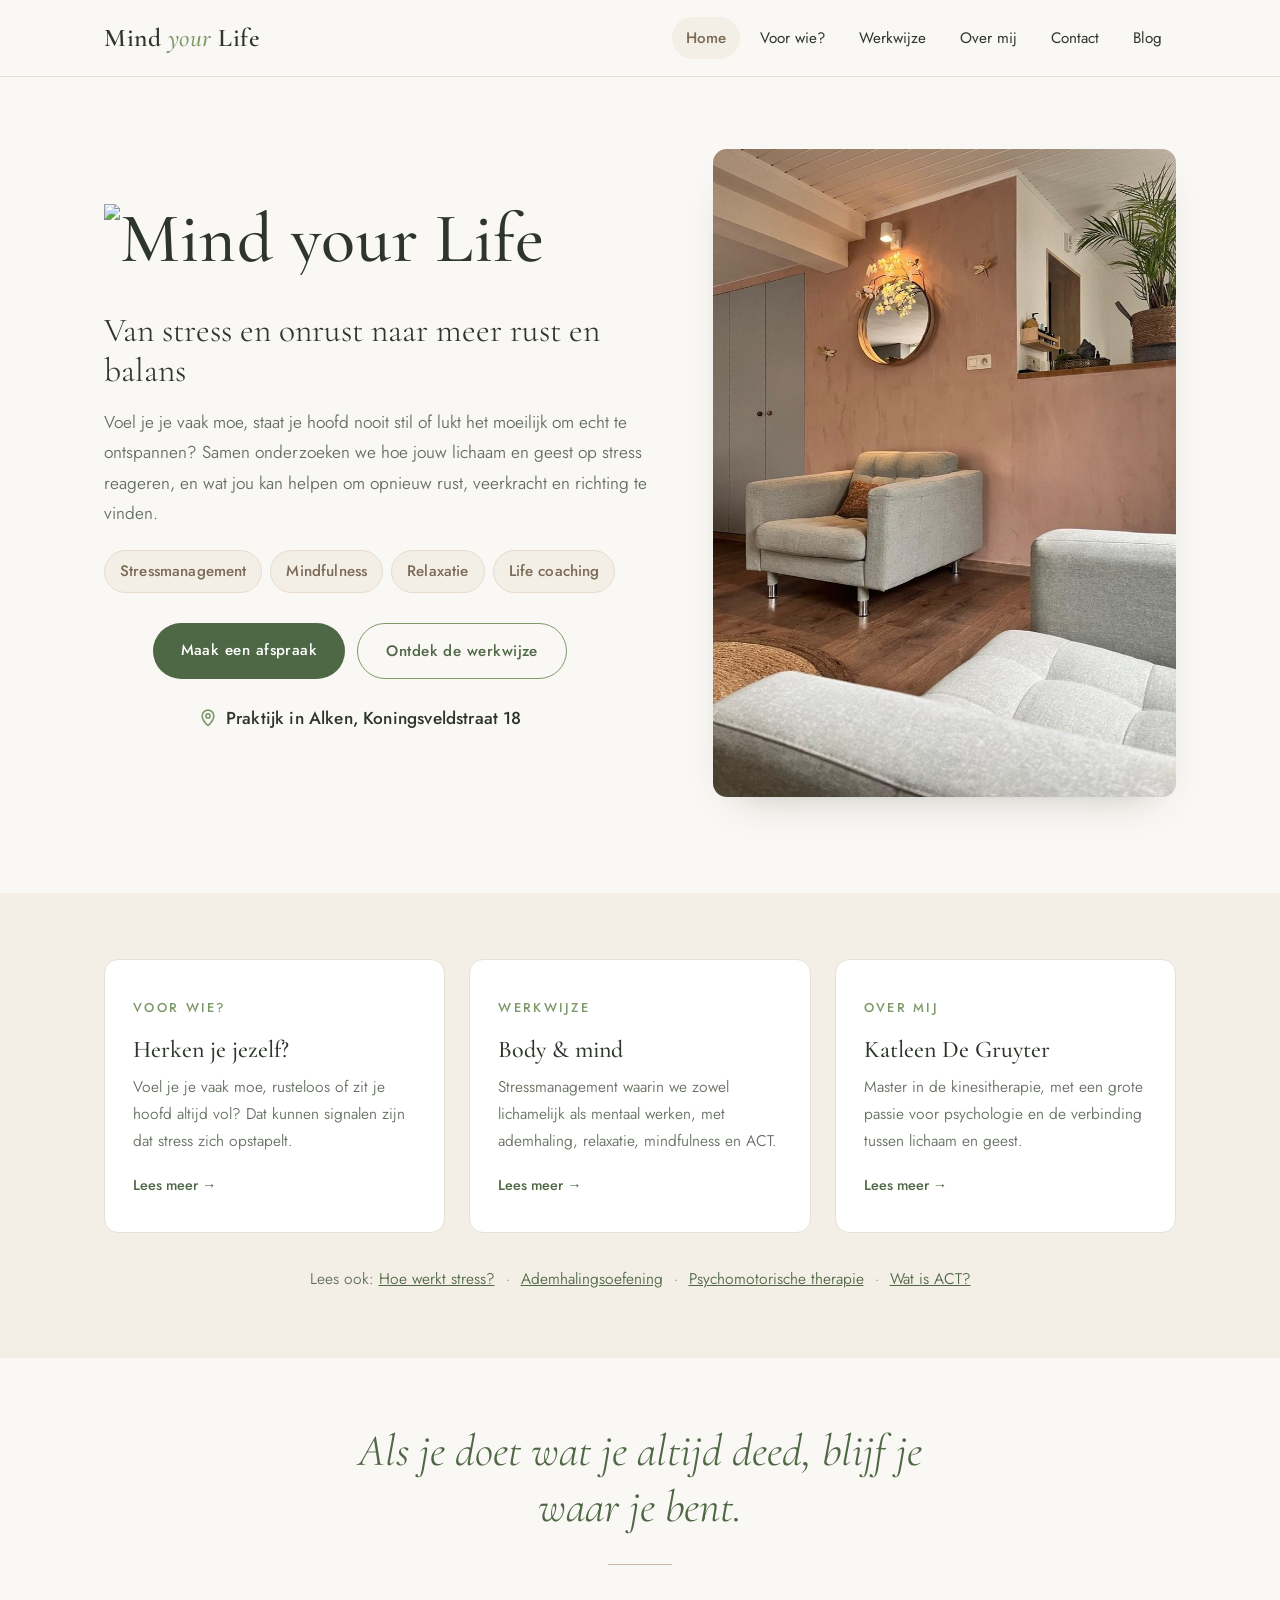
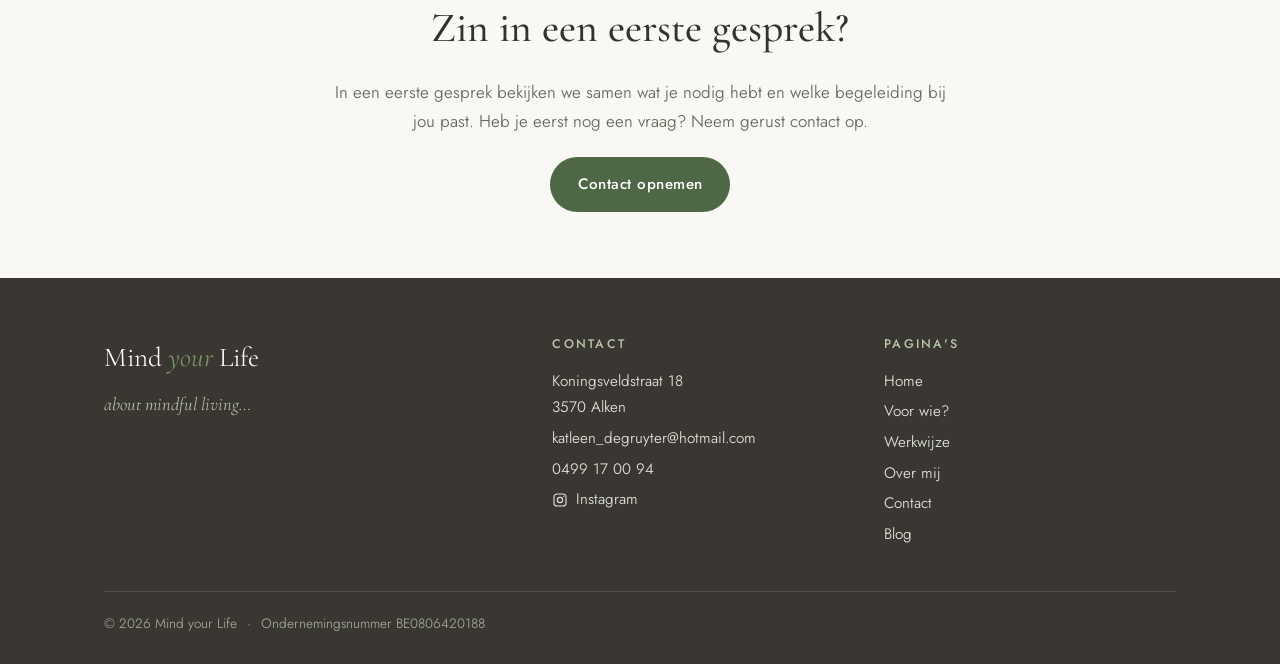
==== commit a7c13e73: "Add files via upload" ====
--- a/index.html
+++ b/index.html
@@ -3,8 +3,8 @@
 <head>
   <meta charset="UTF-8">
   <meta name="viewport" content="width=device-width, initial-scale=1">
-  <title>Mind Your Life | Stressmanagement, mindfulness & life coaching in Alken</title>
-  <meta name="description" content="Mind Your Life: begeleiding bij stress en overspanning, mindfulness, relaxatie en life coaching in Alken.">
+  <title>Mind your Life | Stressmanagement, mindfulness & life coaching in Alken</title>
+  <meta name="description" content="Mind your Life: begeleiding bij stress en overspanning, mindfulness, relaxatie en life coaching in Alken.">
   <link rel="preconnect" href="https://fonts.googleapis.com">
   <link rel="preconnect" href="https://fonts.gstatic.com" crossorigin>
   <link href="https://fonts.googleapis.com/css2?family=Cormorant+Garamond:ital,wght@0,500;0,600;1,500&family=Jost:wght@300;400;500;700&family=Pinyon+Script&display=swap" rel="stylesheet">
@@ -15,7 +15,7 @@
   <link rel="apple-touch-icon" href="apple-touch-icon.png"> 
   
   <link rel="canonical" href="https://www.mindyourlife.coach/">
-  <meta property="og:title" content="Mind Your Life | Stressmanagement, mindfulness & life coaching in Alken">
+  <meta property="og:title" content="Mind your Life | Stressmanagement, mindfulness & life coaching in Alken">
   <meta property="og:description" content="Begeleiding bij stress en overspanning, mindfulness, relaxatie en life coaching in Alken.">
   <meta property="og:image" content="https://www.mindyourlife.coach/img/praktijk.jpg">
   <meta property="og:url" content="https://www.mindyourlife.coach/">
@@ -24,7 +24,7 @@
   {
     "@context": "https://schema.org",
     "@type": "ProfessionalService",
-    "name": "Mind Your Life",
+    "name": "Mind your Life",
     "description": "Stressmanagement, mindfulness, relaxatie en life coaching in Alken.",
     "url": "https://www.mindyourlife.coach/",
     "image": "https://www.mindyourlife.coach/img/praktijk.jpg",
@@ -69,7 +69,7 @@
       <div class="wrap split">
         <div>
           <h1 class="hero__title hero__title--img">
-            <img src="img/mind-your-life.png" alt="Mind your Life">
+            <img src="img/mind-your-life-titel.png" alt="Mind your Life">
           </h1>
           <p class="hero__promise">Van stress en onrust naar meer rust en balans</p>
           <p class="hero__intro">Voel je je vaak moe, staat je hoofd nooit stil of lukt het moeilijk om echt te ontspannen? Samen onderzoeken we hoe jouw lichaam en geest op stress reageren, en wat jou kan helpen om opnieuw rust, veerkracht en richting te vinden.</p>
@@ -90,7 +90,7 @@
         </div>
         <div class="split__media">
           <div class="photo">
-            <img src="img/praktijk-v2.jpg" alt="De praktijkruimte van Mind Your Life: twee lichtgrijze zetels voor een warme, bruine muur">
+            <img src="img/praktijk-v2.jpg" alt="De praktijkruimte van Mind your Life: twee lichtgrijze zetels voor een warme, bruine muur">
           </div>
         </div>
       </div>
@@ -138,7 +138,7 @@
     <div class="wrap">
       <div class="footer-grid">
         <div>
-          <div class="footer-brand">Mind Your Life</div>
+          <div class="footer-brand">Mind <span>your</span> Life</div>
           <div class="footer-tag">about mindful living&hellip;</div>
         </div>
         <div>
@@ -162,7 +162,7 @@
           </ul>
         </div>
       </div>
-      <div class="footer-bottom">&copy; <span id="year">2026</span> Mind Your Life <span class="footer-sep">&middot;</span> Ondernemingsnummer BE0806420188</div>
+      <div class="footer-bottom">&copy; <span id="year">2026</span> Mind your Life <span class="footer-sep">&middot;</span> Ondernemingsnummer BE0806420188</div>
     </div>
   </footer>
 
--- a/style.css
+++ b/style.css
@@ -1,5 +1,5 @@
 /* ==========================================================
-   Mind Your Life — stijlpagina
+   Mind your Life — stijlpagina
    Kleuren, lettertypes en opmaak voor alle pagina's
    ========================================================== */
 
@@ -409,6 +409,7 @@
   grid-template-columns: 1.4fr 1fr 1fr;
   gap: 40px;
 }
+.footer-brand span { color: var(--sage); font-style: italic; }
 .footer-brand {
   font-family: var(--serif);
   font-size: 1.7rem;
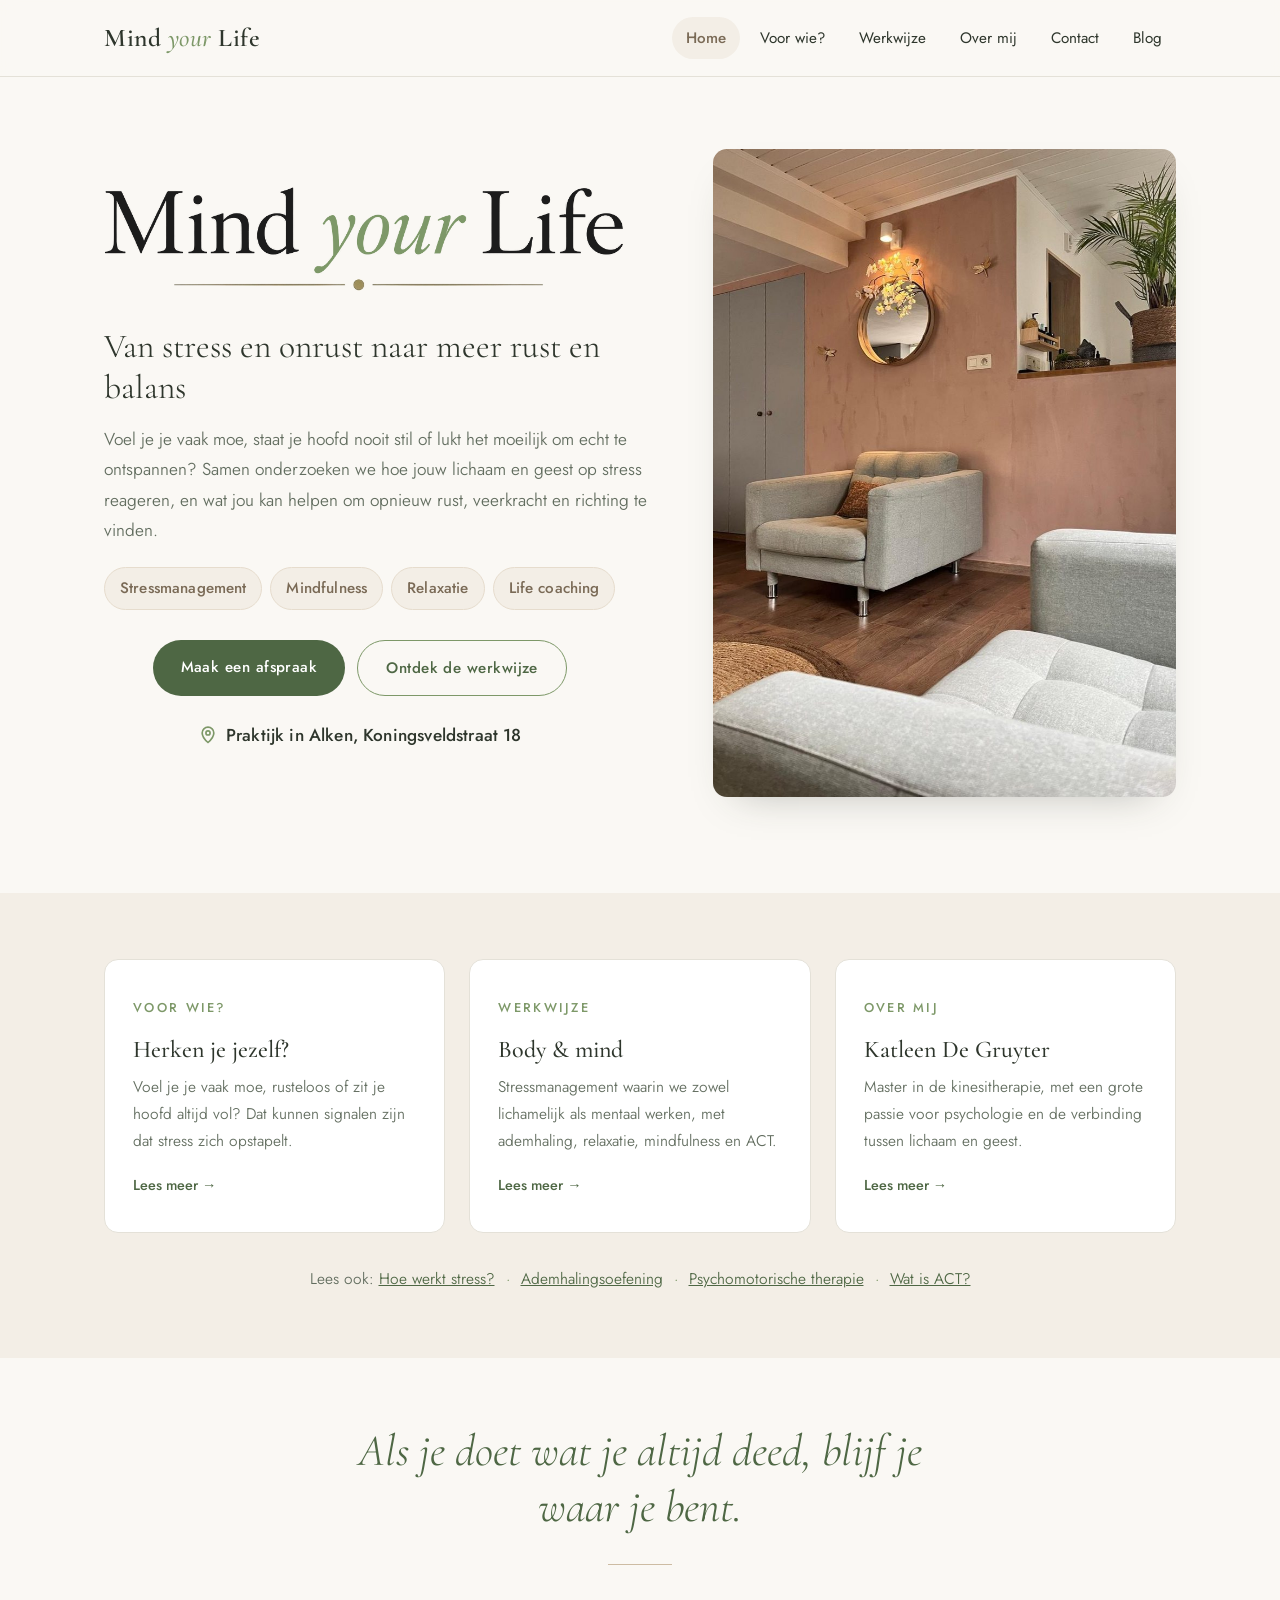
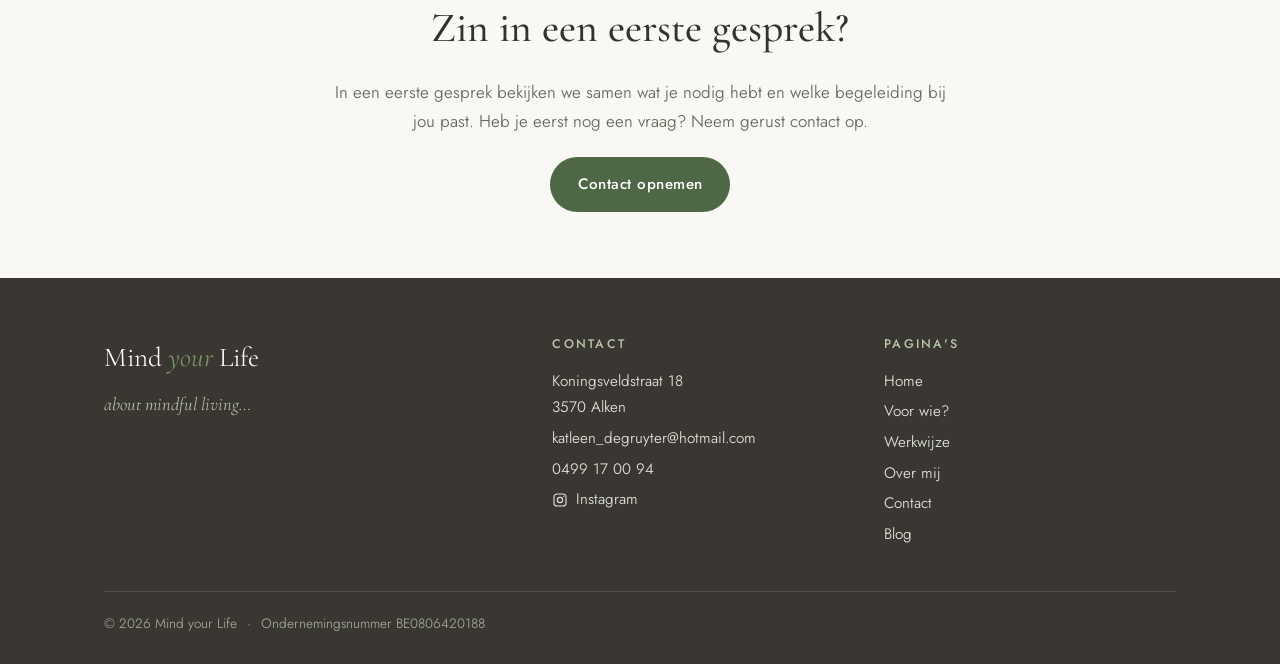
==== commit c5b32c91: "Add files via upload" ====
--- a/index.html
+++ b/index.html
@@ -69,7 +69,7 @@
       <div class="wrap split">
         <div>
           <h1 class="hero__title hero__title--img">
-            <img src="img/mind-your-life-titel.png" alt="Mind your Life">
+            <img src="img/mind-your-life-titel-2.png" alt="Mind your Life">
           </h1>
           <p class="hero__promise">Van stress en onrust naar meer rust en balans</p>
           <p class="hero__intro">Voel je je vaak moe, staat je hoofd nooit stil of lukt het moeilijk om echt te ontspannen? Samen onderzoeken we hoe jouw lichaam en geest op stress reageren, en wat jou kan helpen om opnieuw rust, veerkracht en richting te vinden.</p>
--- a/style.css
+++ b/style.css
@@ -789,7 +789,7 @@
 .venster__svg--smal { display: none; }
 .venster__svg--breed .vs-kop { font-size: 20px; }
 .venster__svg--breed .vs-sub { font-size: 16px; }
-.venster__svg--smal .vs-kop { font-size: 17px; }
-.venster__svg--smal .vs-sub { font-size: 14px; }
+.venster__svg--smal .vs-kop { font-size: 22px; font-weight: 600; }
+.venster__svg--smal .vs-sub { font-size: 17px; font-weight: 400; fill: #4a5448; }
 .vs-w { font-family: "Jost", sans-serif; }
 @media (max-width: 640px) { .venster__svg--breed { display: none; } .venster__svg--smal { display: block; } }
